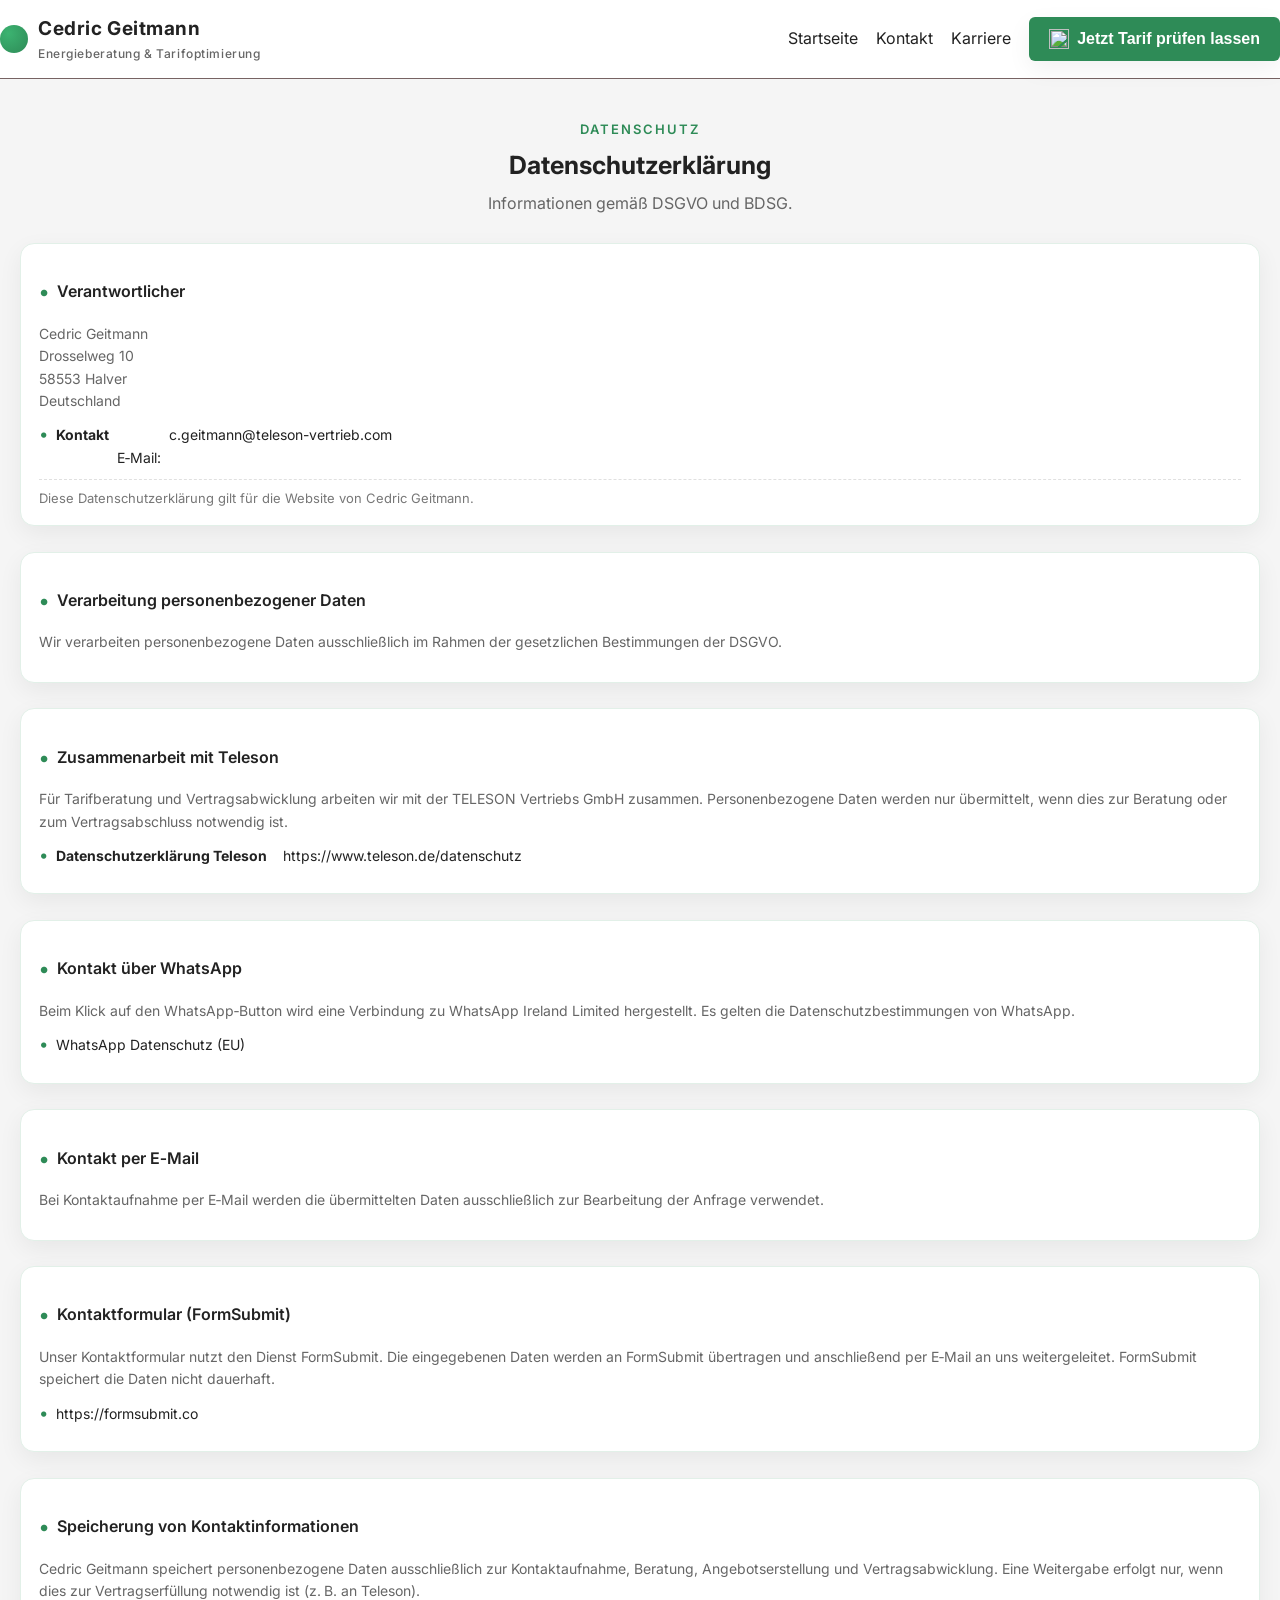
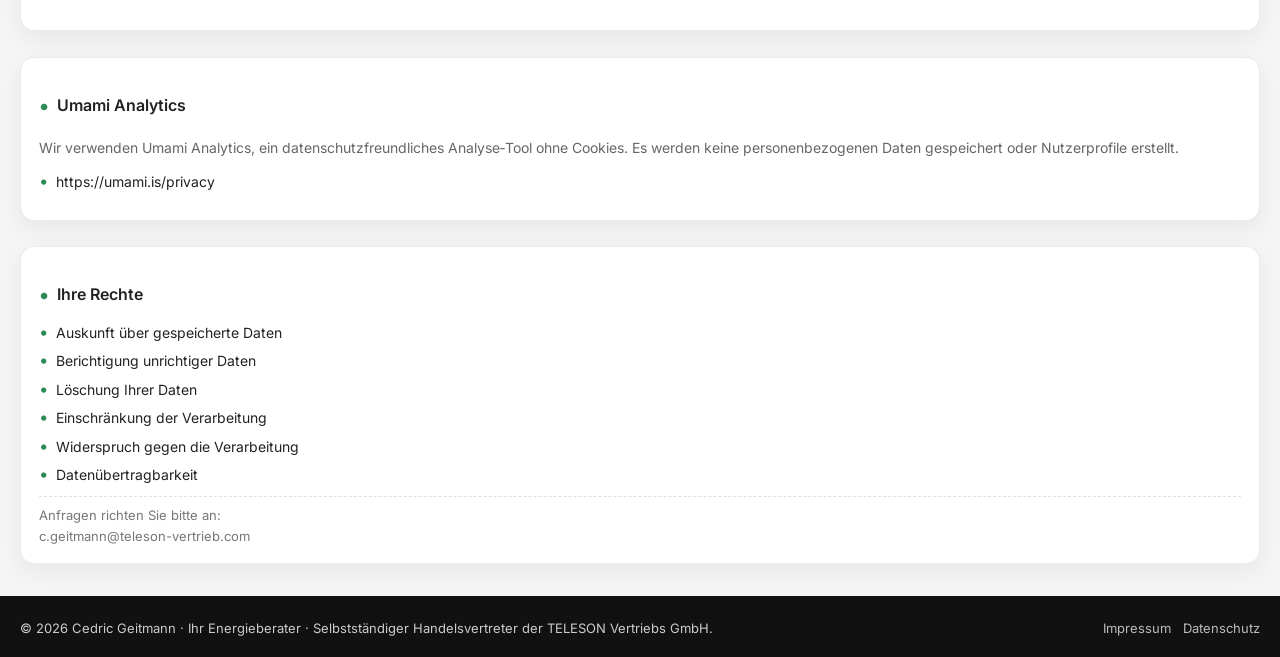
==== datenschutz.html @ 28d6643f "final" ====
<!DOCTYPE html>
<html lang="de">
<head>
  <meta charset="UTF-8">
  <title>Datenschutz – Cedric Geitmann</title>
  <meta name="viewport" content="width=device-width, initial-scale=1">
  <link rel="preconnect" href="https://fonts.googleapis.com">
  <link rel="preconnect" href="https://fonts.gstatic.com" crossorigin>
  <link
    href="https://fonts.googleapis.com/css2?family=Inter:wght@400;500;600;700&display=swap"
    rel="stylesheet"
  >
  <link rel="stylesheet" href="assets/css/style.css">
</head>

<body>
  <div class="page">

    <!-- HEADER -->
    <header>
      <div class="container header-inner">
        <div class="logo">
          <div class="logo-mark"></div>
          <div>
            <div>Cedric Geitmann</div>
            <div class="logo-sub">Energieberatung & Tarifoptimierung</div>
          </div>
        </div>

        <nav>
          <a href="index.html">Startseite</a>
          <a href="kontakt.html">Kontakt</a>
          <a href="karriere.html">Karriere</a>

          <button class="btn-primary" type="button"
            onclick="window.open('https://wa.me/491606055059?text=Hallo,%20ich%20m%C3%B6chte%20meinen%20Tarif%20pr%C3%BCfen%20lassen.', '_blank')">
            <img src="assets/icons/whatsapp.svg" alt="" class="icon">
            Jetzt Tarif prüfen lassen
          </button>
        </nav>
      </div>
    </header>

    <!-- MAIN -->
    <main>
      <section class="section">
        <div class="container">

          <div class="section-header">
            <div class="section-eyebrow">Datenschutz</div>
            <h1 class="section-title">Datenschutzerklärung</h1>
            <p class="section-subtitle">
              Informationen gemäß DSGVO und BDSG.
            </p>
          </div>

          <div class="hero-card">

            <!-- 1. Verantwortlicher -->
            <h2 class="hero-card-title"><span>•</span> Verantwortlicher</h2>
            <p class="hero-card-sub">
              Cedric Geitmann<br>
              Drosselweg 10<br>
              58553 Halver<br>
              Deutschland
            </p>

            <ul class="hero-list">
              <li>
    <strong>Kontakt</strong><br>
    E‑Mail: <a href="mailto:c.geitmann@teleson-vertrieb.com">c.geitmann@teleson-vertrieb.com</a>
  </li>
            </ul>

            <div class="hero-card-footer">
              Diese Datenschutzerklärung gilt für die Website von Cedric Geitmann.
            </div>
          </div>

          <br>

          <!-- 2. Datenverarbeitung -->
          <div class="hero-card">
            <h2 class="hero-card-title"><span>•</span> Verarbeitung personenbezogener Daten</h2>
            <p class="hero-card-sub">
              Wir verarbeiten personenbezogene Daten ausschließlich im Rahmen der gesetzlichen Bestimmungen der DSGVO.
            </p>
          </div>

          <br>

          <!-- 3. Teleson -->
          <div class="hero-card">
            <h2 class="hero-card-title"><span>•</span> Zusammenarbeit mit Teleson</h2>
            <p class="hero-card-sub">
              Für Tarifberatung und Vertragsabwicklung arbeiten wir mit der TELESON Vertriebs GmbH zusammen.
              Personenbezogene Daten werden nur übermittelt, wenn dies zur Beratung oder zum Vertragsabschluss notwendig ist.
            </p>

            <ul class="hero-list">
              <li>
                <strong>Datenschutzerklärung Teleson</strong><br>
                <a href="https://www.teleson.de/datenschutz" target="_blank">
                  https://www.teleson.de/datenschutz
                </a>
              </li>
            </ul>
          </div>

          <br>

          <!-- 4. WhatsApp -->
          <div class="hero-card">
            <h2 class="hero-card-title"><span>•</span> Kontakt über WhatsApp</h2>
            <p class="hero-card-sub">
              Beim Klick auf den WhatsApp‑Button wird eine Verbindung zu WhatsApp Ireland Limited hergestellt.
              Es gelten die Datenschutzbestimmungen von WhatsApp.
            </p>

            <ul class="hero-list">
              <li>
                <a href="https://www.whatsapp.com/legal/privacy-policy-eea" target="_blank">
                  WhatsApp Datenschutz (EU)
                </a>
              </li>
            </ul>
          </div>

          <br>

          <!-- 5. E-Mail -->
          <div class="hero-card">
            <h2 class="hero-card-title"><span>•</span> Kontakt per E‑Mail</h2>
            <p class="hero-card-sub">
              Bei Kontaktaufnahme per E‑Mail werden die übermittelten Daten ausschließlich zur Bearbeitung der Anfrage verwendet.
            </p>
          </div>

          <br>

          <!-- 6. Kontaktformular -->
          <div class="hero-card">
            <h2 class="hero-card-title"><span>•</span> Kontaktformular (FormSubmit)</h2>
            <p class="hero-card-sub">
              Unser Kontaktformular nutzt den Dienst FormSubmit. Die eingegebenen Daten werden an FormSubmit übertragen
              und anschließend per E‑Mail an uns weitergeleitet. FormSubmit speichert die Daten nicht dauerhaft.
            </p>

            <ul class="hero-list">
              <li>
                <a href="https://formsubmit.co" target="_blank">https://formsubmit.co</a>
              </li>
            </ul>
          </div>

          <br>

          <!-- 7. Speicherung von Kontaktinformationen -->
          <div class="hero-card">
            <h2 class="hero-card-title"><span>•</span> Speicherung von Kontaktinformationen</h2>
            <p class="hero-card-sub">
              Cedric Geitmann speichert personenbezogene Daten ausschließlich zur Kontaktaufnahme,
              Beratung, Angebotserstellung und Vertragsabwicklung. Eine Weitergabe erfolgt nur,
              wenn dies zur Vertragserfüllung notwendig ist (z. B. an Teleson).
            </p>
          </div>

          <br>

          <!-- 8. Umami -->
          <div class="hero-card">
            <h2 class="hero-card-title"><span>•</span> Umami Analytics</h2>
            <p class="hero-card-sub">
              Wir verwenden Umami Analytics, ein datenschutzfreundliches Analyse‑Tool ohne Cookies.
              Es werden keine personenbezogenen Daten gespeichert oder Nutzerprofile erstellt.
            </p>

            <ul class="hero-list">
              <li>
                <a href="https://umami.is/privacy" target="_blank">https://umami.is/privacy</a>
              </li>
            </ul>
          </div>

          <br>

          <!-- 9. Rechte -->
          <div class="hero-card">
            <h2 class="hero-card-title"><span>•</span> Ihre Rechte</h2>
            <ul class="hero-list">
              <li>Auskunft über gespeicherte Daten</li>
              <li>Berichtigung unrichtiger Daten</li>
              <li>Löschung Ihrer Daten</li>
              <li>Einschränkung der Verarbeitung</li>
              <li>Widerspruch gegen die Verarbeitung</li>
              <li>Datenübertragbarkeit</li>
            </ul>

            <div class="hero-card-footer">
              Anfragen richten Sie bitte an: <br>
              <a href="mailto:c.geitmann@teleson-vertrieb.com">c.geitmann@teleson-vertrieb.com</a>
            </div>
          </div>

        </div>
      </section>
    </main>

    <!-- FOOTER -->
    <footer>
      <div class="container footer-inner">
        <div>
          &copy; <span id="year"></span> Cedric Geitmann · Ihr Energieberater · Selbstständiger Handelsvertreter der TELESON Vertriebs GmbH.
        </div>
        <div class="footer-links">
          <a href="impressum.html">Impressum</a>
          <a href="datenschutz.html">Datenschutz</a>
        </div>
      </div>
    </footer>

  </div>

  <script>
    document.getElementById('year').textContent = new Date().getFullYear();
  </script>

</body>
</html>
---- assets/css/style.css ----
:root {
  --color-primary: #2e8b57;
  --color-primary-light: #3cb371;
  --color-text: #222222;
  --color-bg: #f5f5f5;
  --color-white: #ffffff;
  --color-border: #776363;
  --color-whatsapp: #2e8b57;

  --radius-sm: 4px;
  --radius-md: 6px;
  --shadow-soft: 0 8px 24px rgba(0, 0, 0, 0.06);
  --max-width: 1500px;
}

* {
  box-sizing: border-box;
}

body {
  margin: 0;
  font-family: "Inter", system-ui, -apple-system, BlinkMacSystemFont, sans-serif;
  color: var(--color-text);
  background-color: var(--color-bg);
  line-height: 1.6;
}

img {
  max-width: 100%;
  display: block;
}

a {
  color: inherit;
  text-decoration: none;
}

.icon {
  width: 20px;
  height: 20px;
  display: inline-block;
}

.page {
  min-height: 100vh;
  display: flex;
  flex-direction: column;
}

.container {
  width: 100%;
  max-width: var(--max-width);
  margin: 0 auto;
  padding: 0 20px;
}

main {
  flex: 1;
}

header {
  background-color: var(--color-white);
  border-bottom: 1px solid var(--color-border);
  position: sticky;
  top: 0;
  z-index: 20;
}

.header-inner {
  display: flex;
  align-items: center;
  justify-content: space-between;
  padding: 14px 0;
  gap: 24px;
}

.logo {
  display: flex;
  align-items: center;
  gap: 10px;
  font-weight: 700;
  font-size: 19px;
  letter-spacing: 0.03em;
}

.logo-mark {
  width: 28px;
  height: 28px;
  border-radius: 50%;
  background: radial-gradient(circle at 30% 30%, #3cb371, #2e8b57);
}

.logo-sub {
  font-size: 12px;
  font-weight: 500;
  color: #666666;
}

nav {
  display: flex;
  align-items: center;
  gap: 18px;
  font-size: 16px;
}

nav a {
  padding: 6px 0;
  position: relative;
}

nav a::after {
  content: "";
  position: absolute;
  left: 0;
  bottom: -4px;
  width: 0;
  height: 2px;
  background-color: var(--color-primary);
  transition: width 0.2s ease;
}

nav a:hover::after {
  width: 100%;
}

.hero {
  background: linear-gradient(135deg, #ffffff 0%, #f5f5f5 50%, #e9f5ef 100%);
  padding: 48px 0 40px;
}

.hero-inner {
  display: flex;
  align-items: flex-start;
  gap: 40px;
}

.hero-image {
  width: 1080px;
  aspect-ratio: 16 / 9;
  overflow: hidden;
}

.hero-image video,
.hero-image img {
  width: 100%;
  height: 100%;
  object-fit: cover;
  border-radius: 12px;
  display: block;
}

.hero-eyebrow {
  font-size: 14px;
  font-weight: 600;
  letter-spacing: 0.12em;
  text-transform: uppercase;
  color: var(--color-primary);
  margin-bottom: 10px;
}

.hero-title {
  font-size: clamp(31px, 4vw, 41px);
  line-height: 1.15;
  font-weight: 700;
  margin: 0 0 14px;
}

.hero-subtitle {
  font-size: 18px;
  color: #555555;
  margin-bottom: 20px;
  max-width: 520px;
}

.hero-actions {
  display: flex;
  flex-wrap: wrap;
  gap: 10px;
  margin-bottom: 14px;
}

.hero-badges {
  display: flex;
  flex-wrap: wrap;
  gap: 10px;
  margin-bottom: 20px;
}

.hero-note {
  font-size: 14px;
  color: #777777;
}

.hero-note strong {
  font-weight: 600;
  color: #444444;
}

.section {
  padding: 40px 0 32px;
}

.section-header {
  text-align: center;
  margin-bottom: 26px;
}

.section-eyebrow {
  font-size: 13px;
  font-weight: 600;
  letter-spacing: 0.16em;
  text-transform: uppercase;
  color: var(--color-primary);
  margin-bottom: 6px;
}

.section-title {
  font-size: 25px;
  margin: 0 0 6px;
}

.section-subtitle {
  font-size: 16px;
  color: #666666;
  max-width: 520px;
  margin: 0 auto;
}

.benefits-grid {
  display: grid;
  grid-template-columns: repeat(4, minmax(0, 1fr));
  gap: 16px;
}

.steps-grid {
  display: grid;
  grid-template-columns: repeat(3, minmax(0, 1fr));
  gap: 16px;
}

.trust-box {
  background-color: #ffffff;
  border-radius: 12px;
  padding: 16px 18px;
  border: 1px solid #e2f0e8;
  display: flex;
  flex-wrap: wrap;
  align-items: center;
  justify-content: space-between;
  gap: 12px;
  margin-top: 10px;
}

.trust-text {
  font-size: 14px;
  color: #555555;
  max-width: 620px;
}

.trust-text strong {
  font-weight: 600;
}

.trust-tag {
  font-size: 13px;
  padding: 6px 10px;
  border-radius: 999px;
  background-color: #f5faf7;
  border: 1px solid #d5ebdf;
  color: #2e6f49;
  white-space: nowrap;
}

.cta-section {
  padding: 32px 0 40px;
  background: linear-gradient(135deg, #e9f5ef 0%, #ffffff 60%, #f5f5f5 100%);
}

.cta-inner {
  background-color: #ffffff;
  border-radius: 14px;
  padding: 18px 18px 16px;
  border: 1px solid #d8e9df;
  box-shadow: var(--shadow-soft);
  display: flex;
  flex-wrap: wrap;
  align-items: center;
  justify-content: space-between;
  gap: 14px;
}

.cta-text {
  font-size: 16px;
  font-weight: 600;
  margin-bottom: 4px;
}

.cta-sub {
  font-size: 14px;
  color: #666666;
}

.cta-actions {
  display: flex;
  flex-wrap: wrap;
  gap: 10px;
}

footer {
  background-color: #111111;
  color: #cccccc;
  padding: 22px 0 18px;
  font-size: 13px;
}

.footer-inner {
  display: flex;
  flex-wrap: wrap;
  justify-content: space-between;
  gap: 10px;
  align-items: center;
}

.footer-links {
  display: flex;
  flex-wrap: wrap;
  gap: 12px;
}

.footer-links a {
  color: #bbbbbb;
}

.footer-links a:hover {
  color: #ffffff;
}

.btn-primary {
  background-color: var(--color-primary);
  color: var(--color-white);
  border-radius: var(--radius-md);
  padding: 12px 20px;
  font-size: 16px;
  font-weight: 600;
  border: none;
  cursor: pointer;
  box-shadow: var(--shadow-soft);
  display: inline-flex;
  align-items: center;
  gap: 8px;
  transition: background-color 0.15s ease, transform 0.1s ease;
}

.btn-primary:hover {
  background-color: var(--color-primary-light);
  transform: translateY(-1px);
}

.btn-secondary {
  background-color: transparent;
  color: var(--color-primary);
  border-radius: var(--radius-md);
  padding: 11px 18px;
  font-size: 15px;
  font-weight: 500;
  border: 1px solid #c7e4d4;
  cursor: pointer;
  display: inline-flex;
  align-items: center;
  gap: 8px;
  transition: background-color 0.15s ease, border-color 0.15s ease;
}

.btn-secondary:hover {
  background-color: #f1faf5;
  border-color: var(--color-primary);
}

.btn-whatsapp {
  background-color: var(--color-whatsapp);
  color: var(--color-white);
  border-radius: var(--radius-md);
  padding: 11px 16px;
  font-size: 15px;
  font-weight: 600;
  border: none;
  cursor: pointer;
  display: inline-flex;
  align-items: center;
  gap: 8px;
  box-shadow: var(--shadow-soft);
  transition: filter 0.15s ease, transform 0.1s ease;
}

.btn-whatsapp:hover {
  filter: brightness(1.05);
  transform: translateY(-1px);
}

.btn-mail {
  background-color: #ffffff;
  color: var(--color-primary);
  border-radius: var(--radius-md);
  padding: 11px 16px;
  font-size: 14px;
  font-weight: 600;
  border: 1px solid #c7e4d4;
  cursor: pointer;
  display: inline-flex;
  align-items: center;
  gap: 8px;
  box-shadow: var(--shadow-soft);
  transition: background-color 0.15s ease, transform 0.1s ease;
}

.btn-mail:hover {
  background-color: #f1faf5;
  transform: translateY(-1px);
}

.btn-mail .icon {
  width: 18px;
  height: 18px;
}

.nav-cta {
  padding: 8px 16px;
  border-radius: var(--radius-md);
  background-color: var(--color-primary);
  color: var(--color-white);
  font-weight: 600;
  font-size: 15px;
  box-shadow: var(--shadow-soft);
  border: none;
  cursor: pointer;
  transition: background-color 0.15s ease, transform 0.1s ease;
}

.nav-cta:hover {
  background-color: var(--color-primary-light);
  transform: translateY(-1px);
}

.badge {
  font-size: 13px;
  padding: 6px 10px;
  border-radius: 999px;
  background-color: #e9f5ef;
  color: #1f5c3a;
  display: inline-flex;
  align-items: center;
  gap: 6px;
}

.badge-dot {
  width: 7px;
  height: 7px;
  border-radius: 50%;
  background-color: var(--color-primary);
}

.hero-card {
  background-color: var(--color-white);
  border-radius: 14px;
  padding: 18px 18px 16px;
  box-shadow: var(--shadow-soft);
  border: 1px solid #e2f0e8;
}

.hero-card-title {
  font-size: 16px;
  font-weight: 600;
  margin-bottom: 10px;
  display: flex;
  align-items: center;
  gap: 8px;
}

.hero-card-title span {
  font-size: 21px;
  color: var(--color-primary);
}

.hero-card-sub {
  font-size: 14px;
  color: #666666;
  margin-bottom: 12px;
}

.hero-list {
  list-style: none;
  padding: 0;
  margin: 0 0 10px;
  font-size: 14px;
}

.hero-list li {
  display: flex;
  align-items: flex-start;
  gap: 8px;
  margin-bottom: 6px;
}

.hero-list li::before {
  content: "•";
  color: var(--color-primary);
  font-size: 17px;
  line-height: 1.2;
}

.impressum-list li {
  display: block;
}

.hero-card-footer {
  font-size: 13px;
  color: #777777;
  border-top: 1px dashed #e0e0e0;
  padding-top: 8px;
  margin-top: 6px;
}

.benefit-card {
  background-color: var(--color-white);
  border-radius: 10px;
  padding: 14px 14px 12px;
  border: 1px solid #e6e6e6;
  box-shadow: 0 4px 14px rgba(0, 0, 0, 0.03);
}

.benefit-icon {
  width: 26px;
  height: 26px;
  border-radius: 8px;
  background-color: #e9f5ef;
  display: flex;
  align-items: center;
  justify-content: center;
  font-size: 17px;
  margin-bottom: 8px;
}

.benefit-title {
  font-size: 16px;
  font-weight: 600;
  margin-bottom: 4px;
}

.benefit-text {
  font-size: 14px;
  color: #666666;
}

.step-card {
  background-color: var(--color-white);
  border-radius: 10px;
  padding: 16px 14px 14px;
  border: 1px solid #e6e6e6;
}

.step-number {
  width: 26px;
  height: 26px;
  border-radius: 999px;
  background-color: #e9f5ef;
  color: var(--color-primary);
  display: flex;
  align-items: center;
  justify-content: center;
  font-size: 14px;
  font-weight: 600;
  margin-bottom: 8px;
}

.step-title {
  font-size: 16px;
  font-weight: 600;
  margin-bottom: 4px;
}

.step-text {
  font-size: 14px;
  color: #666666;
  margin-bottom: 6px;
}

.step-note {
  font-size: 13px;
  color: #888888;
}

@media (max-width: 900px) {
  .hero-inner {
    flex-direction: column;
    align-items: center;
  }

  .hero-image {
    width: 100%;
    max-width: 700px;
  }

  .benefits-grid {
    grid-template-columns: repeat(2, minmax(0, 1fr));
  }

  .steps-grid {
    grid-template-columns: minmax(0, 1fr);
  }

  .header-inner {
    flex-wrap: wrap;
  }

  nav {
    font-size: 15px;
  }
}

@media (max-width: 600px) {
  .benefits-grid {
    grid-template-columns: minmax(0, 1fr);
  }

  .cta-inner {
    align-items: flex-start;
  }

  .hero-actions {
    flex-direction: column;
    align-items: flex-start;
  }
}

.benefits-grid {
  display: flex;
  flex-wrap: wrap;
  justify-content: center;   /* zentriert die Karten */
  align-items: stretch;
  gap: 28px;
  margin-top: 32px;
}

.benefit-card {
  flex: 0 1 280px;            /* gleiche Breite */
  background-color: #f9f9f9;
  padding: 24px;
  border-radius: 10px;
  text-align: center;
  box-shadow: 0 2px 6px rgba(0,0,0,0.05);
  transition: transform 0.2s ease;
}

.benefit-card:hover {
  transform: translateY(-4px);
}

.benefit-icon {
  width: 48px;
  height: 48px;
  margin: 0 auto 12px;
  display: flex;
  justify-content: center;
  align-items: center;
}

.benefit-icon i {
  width: 40px;
  height: 40px;
  color: #2e8b57; /* dein CI-Grün */
}


.contact-form {
  max-width: 600px;        /* Formular wird größer */
  width: 100%;
  margin: 0 auto;          /* zentriert das Formular */
  display: flex;
  flex-direction: column;
  gap: 16px;
}

.contact-form input,
.contact-form textarea {
  width: 100%;
  padding: 14px 16px;
  font-size: 1rem;
  border: 1px solid #ccc;
  border-radius: 8px;
  background: #fff;
  box-sizing: border-box;
}
.form-row {
  display: flex;
  gap: 16px;
}

.form-row input {
  flex: 1;
}

@media (max-width: 600px) {
  .form-row {
    flex-direction: column;
  }
}

.contact-form button {
  padding: 14px 20px;
  font-size: 1.1rem;
  border-radius: 8px;
  cursor: pointer;
  align-self: center;   /* zentriert den Button */
}
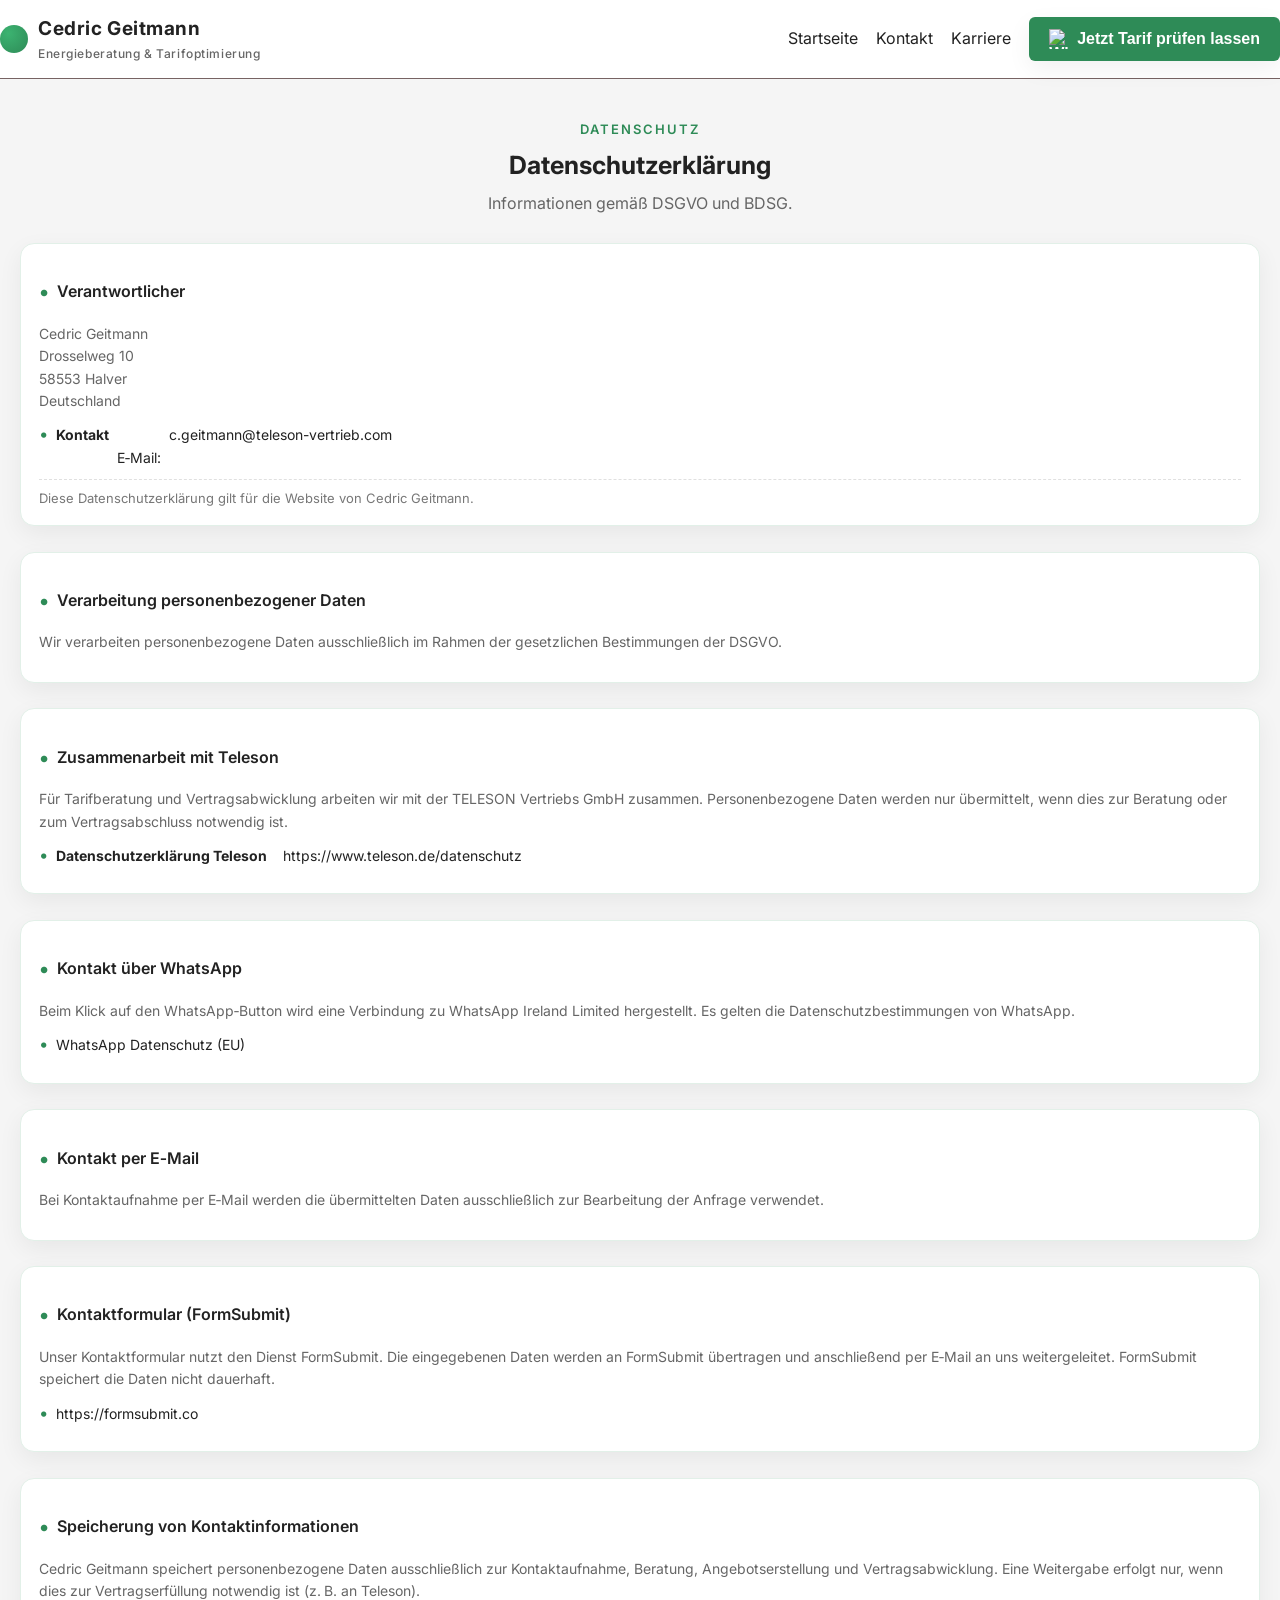
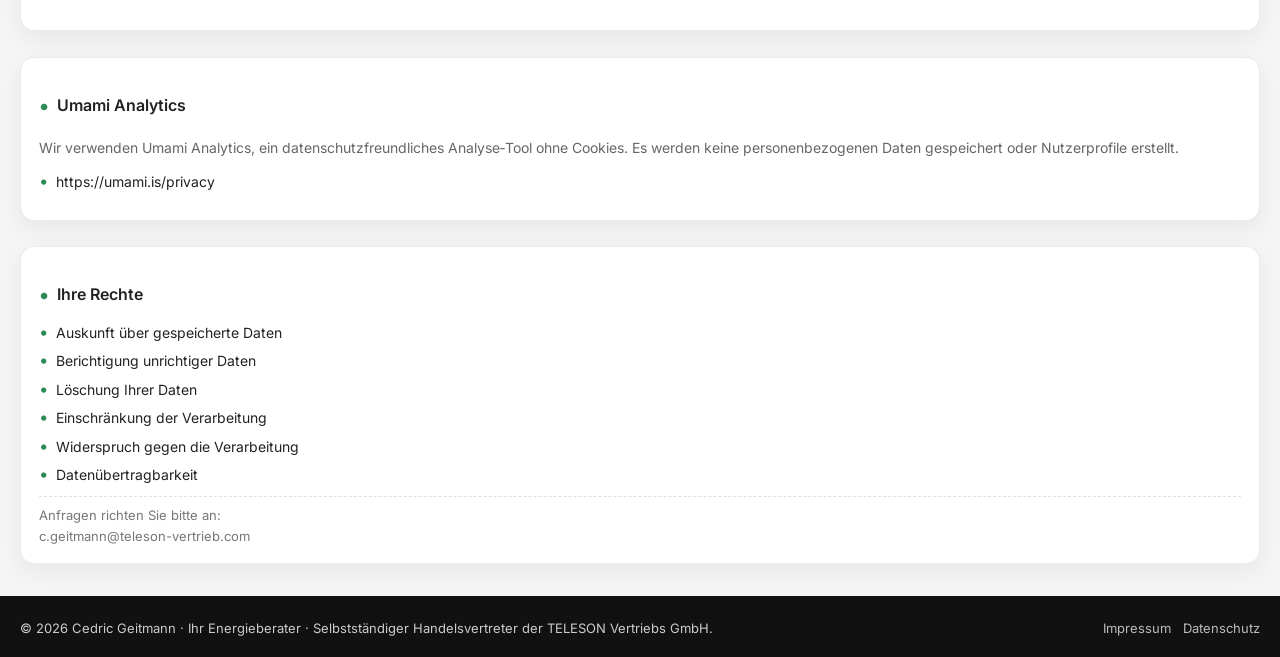
==== commit b2789356: "waicon" ====
--- a/datenschutz.html
+++ b/datenschutz.html
@@ -34,7 +34,10 @@
 
           <button class="btn-primary" type="button"
             onclick="window.open('https://wa.me/491606055059?text=Hallo,%20ich%20m%C3%B6chte%20meinen%20Tarif%20pr%C3%BCfen%20lassen.', '_blank')">
-            <img src="assets/icons/whatsapp.svg" alt="" class="icon">
+            <img src="https://upload.wikimedia.org/wikipedia/commons/6/6b/WhatsApp.svg" 
+     alt="WhatsApp" 
+     class="icon">
+
             Jetzt Tarif prüfen lassen
           </button>
         </nav>
